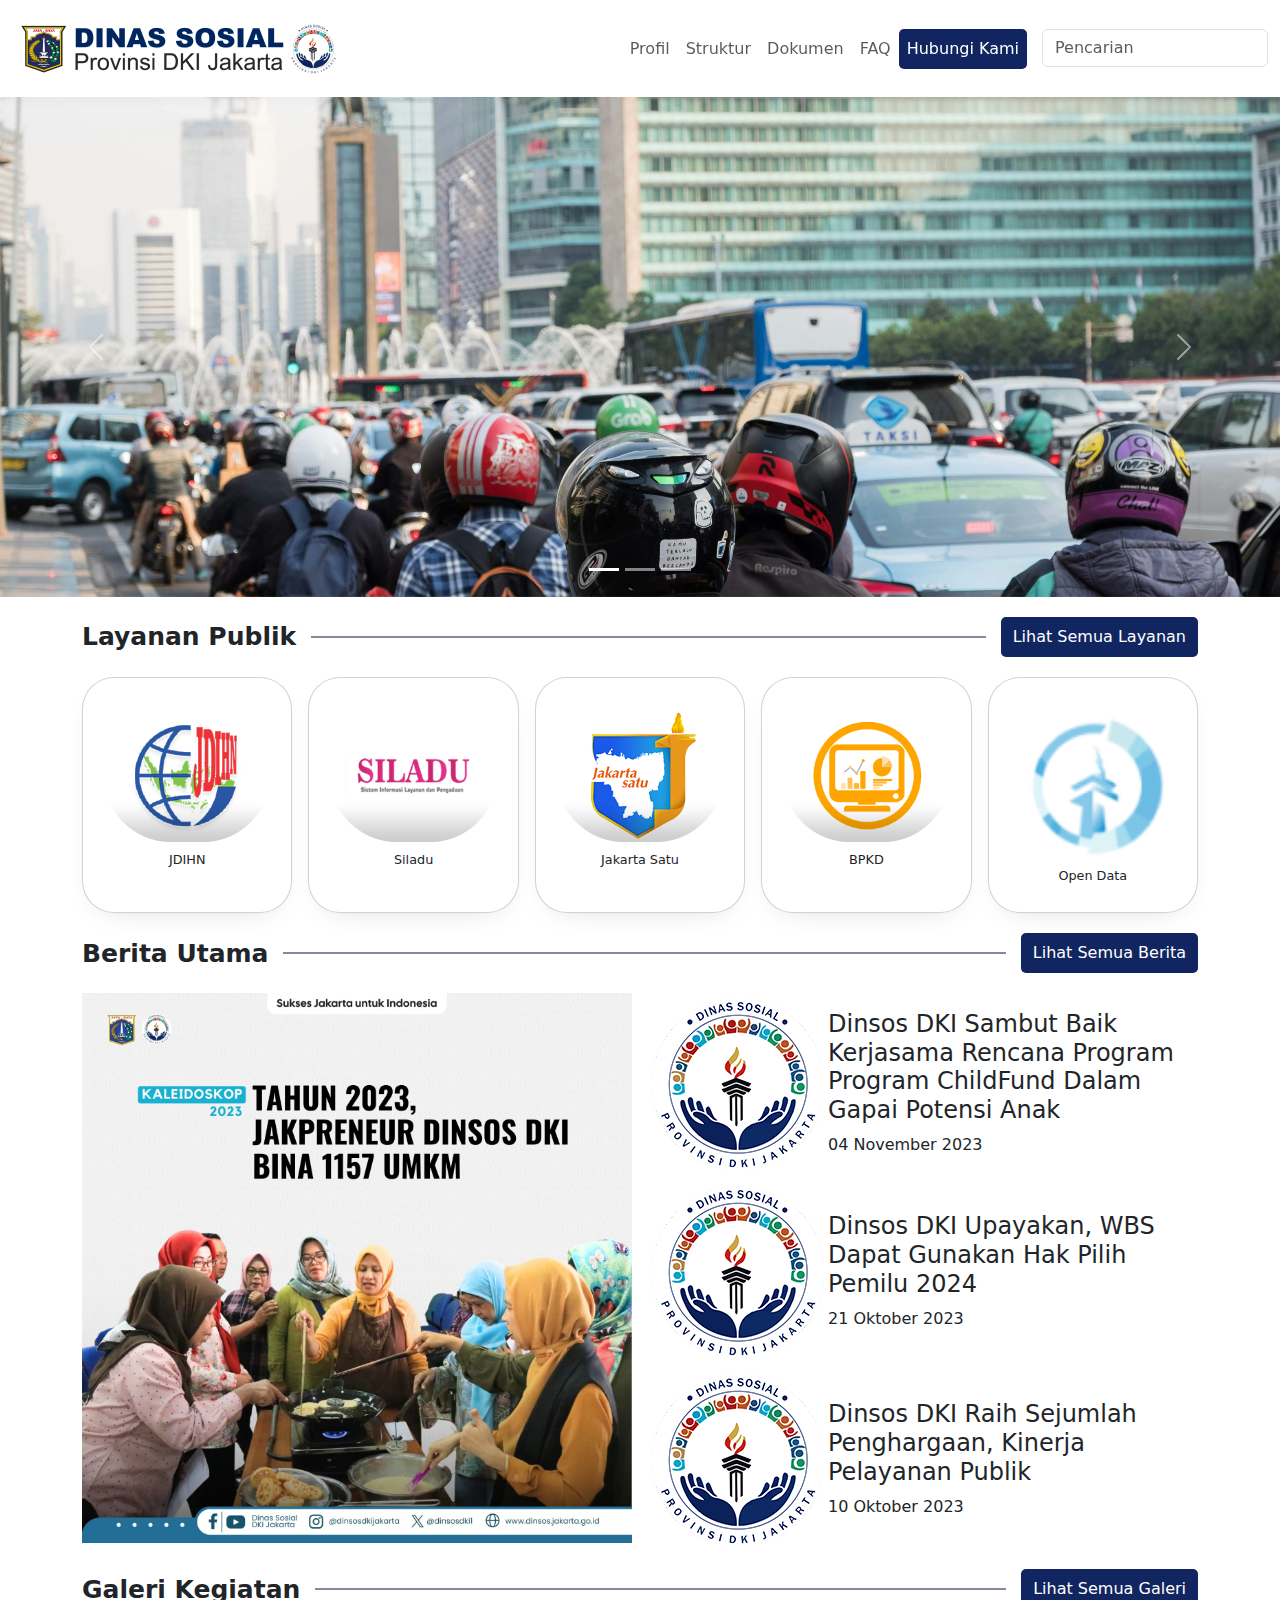
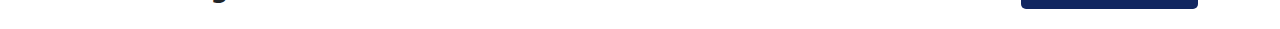
==== index.html @ 9aefcc96 "update" ====
<!DOCTYPE html>
<html lang="en">
    <head>
        <meta http-equiv="Content-Type" content="text/html; charset=UTF-8">
        <meta name="viewport" content="width=device-width, initial-scale=1, shrink-to-fit=no">
        <title>Beranda</title>
        <link href="https://cdn.jsdelivr.net/npm/bootstrap@5.0.2/dist/css/bootstrap.min.css" rel="stylesheet">
        <script src="https://cdn.jsdelivr.net/npm/bootstrap@5.0.2/dist/js/bootstrap.bundle.min.js"></script>
        <script src="./files/jquery-3.5.1.slim.min.js"></script>

        <style>
            @-webkit-keyframes shadow-drop-center {
                0% {
                    -webkit-box-shadow: 0 0 0 0 rgba(0, 0, 0, 0);
                            box-shadow: 0 0 0 0 rgba(0, 0, 0, 0);
                }
                100% {
                    -webkit-box-shadow: 0 0 20px 0px rgba(0, 0, 0, 0.35);
                            box-shadow: 0 0 20px 0px rgba(0, 0, 0, 0.35);
                }
            }

            @keyframes shadow-drop-center {
                0% {
                    -webkit-box-shadow: 0 0 0 0 rgba(0, 0, 0, 0);
                            box-shadow: 0 0 0 0 rgba(0, 0, 0, 0);
                }
                100% {
                    -webkit-box-shadow: 0 0 20px 0px rgba(0, 0, 0, 0.35);
                            box-shadow: 0 0 20px 0px rgba(0, 0, 0, 0.35);
                }
            }

            /* extra small mobile device */
            @media screen and (max-width: 374px) {
                #nav-brand {
                    max-width: 184px;
                }

                .layanan-card {
                    box-shadow: 0 10px 30px -20px #00000040;
                    border-radius: 32px;
                    /* padding: 25px; */
                }

                .layanan-publik {
                    display: grid;
                    grid-template-columns: 1fr 1fr;
                    gap: .5rem;
                }

                .card-brand {
                    width: 60px !important;
                    height: 50px;
                    margin: 10px 0 !important;
                }

                .card-title {
                    font-size: .7rem !important;
                }
                .card-title-number {
                    margin: 0;
                    background: white;
                    border-radius: 25px;
                    width: 30px;
                }

                .card-number {
                    background: #112660;
                    width: 52px;
                    padding: 11px;
                    border-radius: 15px;
                }
            }
            
            /* mobile device */
            @media screen and (min-width: 375px) and (max-width: 480px) {
                #nav-brand {
                    max-width: 260px;
                }

                .layanan-card {
                    box-shadow: 0 10px 30px -20px #00000040;
                    border-radius: 32px;
                    /* padding: 25px; */
                }

                .layanan-publik {
                    display: grid;
                    grid-template-columns: 1fr 1fr 1fr;
                    gap: .5rem;
                }

                .card-title-number {
                    margin: 0;
                    background: white;
                    border-radius: 25px;
                    width: 30px;
                }

                .card-number {
                    background: #112660;
                    width: 52px;
                    padding: 11px;
                    border-radius: 15px;
                }

                .card-brand {
                    width: 60px !important;
                    height: 50px;
                    margin: 10px 0 !important;
                }

                .card-title {
                    font-size: .7rem !important;
                }
            }

            /* tablet device */
            @media screen and (min-width: 481px) and (max-width: 768px) {
                /* #nav-brand {
                    max-width: 260px;
                } */

                .layanan-card {
                    box-shadow: 0 10px 30px -20px #00000040;
                    border-radius: 32px;
                    /* padding: 25px; */
                }

                .layanan-publik {
                    display: grid;
                    grid-template-columns: 1fr 1fr 1fr;
                    gap: 1rem;
                }

                .card-brand {
                    border-radius: 105px;
                }

                .card-title-number {
                    margin: 0;
                    background: white;
                    border-radius: 25px;
                    width: 30px;
                }

                .card-number {
                    background: #112660;
                    width: 52px;
                    padding: 11px;
                    border-radius: 15px;
                }
            }

            /* desktop device */
            @media screen and (min-width: 1024px) and (max-width: 1439px) {
                .card-brand {
                    margin: 10px 0 !important;
                }

                .card-title {
                    font-size: .8rem !important;
                }
            }

            /* desktop device */
            @media screen and (min-width: 769px) {
                #search-bar {
                    margin-left: 15px;
                }

                .layanan-publik {
                    display: grid;
                    grid-template-columns: 1fr 1fr 1fr 1fr 1fr;
                    gap: 1rem;
                }

                .layanan-card {
                    box-shadow: 0 10px 30px -20px #00000040;
                    border-radius: 32px;
                    padding: 5px;
                }

                .card-brand {
                    border-radius: 105px;
                }

                .card-title-number {
                    margin: 0;
                    background: white;
                    border-radius: 25px;
                    width: 30px;
                }

                /* .card-title {
                    font-size: 1.5rem !important;
                } */

                .card-number {
                    background: #112660;
                    width: 52px;
                    padding: 11px;
                    border-radius: 15px;
                }
            }

            @media screen and (max-width: 999px) {
                #top-selengkapnya {
                    display: none;
                }
            }

            @media screen and (min-width: 1000px) {
                .berita-utama {
                    grid-template-columns: 1fr 1fr !important;
                }

                #berita-line {
                    display: none;
                }

                #bottom-selengkapnya {
                    display: none;
                }
            }

            .nav-link {
                padding: 0.5rem 0.5rem !important;
            }

            .hubungi-kami {
                background-color: #112660;
                color: #ffffff !important;
                padding: 8px 12px;
                border-radius: 5px;
            }

            nav {
               box-shadow: rgba(0, 0, 0, 0.07) 0px 0.602187px 0.602187px -1.25px, rgba(0, 0, 0, 0.063) 0px 2.28853px 2.28853px -2.5px, rgba(0, 0, 0, 0.024) 0px 10px 10px -3.75px;; 
            }

            .banner-text {
                display: flex;
                align-items: center;
                margin: 20px 0;
            }
    
            .line {
                flex-grow: 1;
                border-top: 2px solid #848a9b;
                margin: 0 15px;
            }

            #berita-line {
                border-top: 1px solid #848a9b;
            }
    
            .button-container {
                text-align: right;
            }
    
            .custom-button {
                background-color: #112660;
                color: #ffffff;
                border: none;
                padding: 8px 12px;
                border-radius: 5px;
            }
    
            .banner-text span {
                font-weight: bold;
                font-size: 25px;
            }

            .card-number {
                margin: auto;
                display: none;
            }

            .card-brand {
                width: 100%;
                margin: 20px 0;
                border-radius: 105px;
            }

            .layanan-card {
                cursor: pointer;
            }

            .berita-utama {
                display: grid;
                grid-template-columns: 1fr;
                gap: 1rem;
            }

            .berita-card {
                display: grid;
                grid-template-columns: 1fr auto;
                cursor: pointer;
            }

            .layanan-card:hover {
                -webkit-animation: shadow-drop-center 0.4s cubic-bezier(0.250, 0.460, 0.450, 0.940) both;
	            animation: shadow-drop-center 0.4s cubic-bezier(0.250, 0.460, 0.450, 0.940) both;
            }

            .berita-card-container {
                display: grid;
                grid-template-columns: 1fr;
                gap: .5rem;
            }

            .carousel-inner img {
                width: 1000px; 
                margin: auto;
            }
    
            .carousel img {
                height: 500px;
                object-fit: cover;
                user-select: none;
                margin: 0 14px;
                width: calc(100% / 3);
                transition: transform 0.5s ease;
            }
    
            .carousel img:first-child {
                margin-left: 0;
                transform: translateX(0);
            }
    
            @media  screen and (max-width: 900px) {
                .carousel img {
                    width: calc(100% / 2);
                }
            }
    
            @media  screen and (max-width: 550px) {
                .carousel img {
                    width: 100%;
                }
            }
        </style>
    </head>
    <body>
        <!-- navigation -->
        <nav class="navbar sticky-top navbar-expand-lg navbar-light" style="background: white;">
            <div class="container-fluid">
                <a class="navbar-brand" href="#">
                    <img id="nav-brand" src="./files/logo.png" alt="Logo">
                </a>
                <button type="button" class="navbar-toggler" data-bs-toggle="collapse" data-bs-target="#navbarCollapse">
                    <span class="navbar-toggler-icon"></span>
                </button>
                <div class="collapse navbar-collapse" id="navbarCollapse">
                    <div class="navbar-nav ms-auto">
                        <ul class="navbar-nav ml-auto">
                            <li class="nav-item">
                                <a class="nav-link" href="#">Profil</a>
                            </li>
                            <li class="nav-item">
                                <a class="nav-link" href="#">Struktur</a>
                            </li>
                            <li class="nav-item">
                                <a class="nav-link" href="#">Dokumen</a>
                            </li>
                            <li class="nav-item">
                                <a class="nav-link" href="#">FAQ</a>
                            </li>
                            <li class="nav-item">
                                <a class="nav-link hubungi-kami" href="#">Hubungi Kami</a>
                            </li>
                        </ul>
                        <form class="form-inline my-2 my-lg-0" id="search-bar">
                            <input class="form-control ml-sm-2" type="search" placeholder="Pencarian" aria-label="Search">
                        </form>
                    </div>
                </div>
            </div>
        </nav>

        <!-- carousel -->
        <div id="carouselExampleIndicators" class="carousel slide carousel-fade" data-bs-ride="carousel">
            <div class="carousel-indicators">
                <button type="button" data-bs-target="#carouselExampleIndicators" data-bs-slide-to="0" class="active" aria-current="true" aria-label="Slide 1"></button>
                <button type="button" data-bs-target="#carouselExampleIndicators" data-bs-slide-to="1" aria-label="Slide 2"></button>
                <button type="button" data-bs-target="#carouselExampleIndicators" data-bs-slide-to="2" aria-label="Slide 3"></button>
            </div>
            <div class="carousel-inner">
                <div class="carousel-item active">
                    <img src="./files/jkt1.jpg" class="d-block w-100" alt="First Slide">
                </div>
                <div class="carousel-item">
                    <img src="./files/jkt2.jpg" class="d-block w-100" alt="Second Slide">
                </div>
                <div class="carousel-item">
                    <img src="./files/jkt4.jpg" class="d-block w-100" alt="Third Slide">
                </div>
            </div>
            <button class="carousel-control-prev" type="button" data-bs-target="#carouselExampleIndicators" data-bs-slide="prev">
                <span class="carousel-control-prev-icon" aria-hidden="true"></span>
                <span class="visually-hidden">Previous</span>
            </button>
            <button class="carousel-control-next" type="button" data-bs-target="#carouselExampleIndicators" data-bs-slide="next">
                <span class="carousel-control-next-icon" aria-hidden="true"></span>
                <span class="visually-hidden">Next</span>
            </button>
        </div>

        <div class="container mt-3">
            <!-- layanan publik -->
            <div>
                <div class="banner-text">
                    <span>Layanan Publik</span>
                    <div class="line"></div>
                    <div class="button-container">
                        <button class="custom-button">Lihat Semua Layanan</button>
                    </div>
                </div>

                <div class="layanan-publik">
                    <div class="card layanan-card text-center">
                        <div class="card-body">
                            <div class="card-number">
                                <h4 class="card-title-number">1</h4>
                            </div>
                            <img class="card-brand" src="./files/jdih.png" alt="Image 1">
                            <h5 class="card-title">JDIHN</h5>
                        </div>
                    </div>
                    <div class="card layanan-card text-center">
                        <div class="card-body">
                            <div class="card-number">
                                <h4 class="card-title-number">2</h4>
                            </div>
                            <img class="card-brand" src="./files/siladu.png" alt="Image 1">
                            <h5 class="card-title">Siladu</h5>
                        </div>
                    </div>
                    <div class="card layanan-card text-center">
                        <div class="card-body">
                            <div class="card-number">
                                <h4 class="card-title-number">3</h4>
                            </div>
                            <img class="card-brand" src="./files/jkt1.png" alt="Image 1">
                            <h5 class="card-title">Jakarta Satu</h5>
                        </div>
                    </div>
                    <div class="card layanan-card text-center">
                        <div class="card-body">
                            <div class="card-number">
                                <h4 class="card-title-number">4</h4>
                            </div>
                            <img class="card-brand" src="./files/daskeu.png" alt="Image 1">
                            <h5 class="card-title">BPKD</h5>
                        </div>
                    </div>
                    <div class="card layanan-card text-center">
                        <div class="card-body">
                            <div class="card-number">
                                <h4 class="card-title-number">5</h4>
                            </div>
                            <img class="card-brand" src="./files/opendata.png" alt="Image 1">
                            <h5 class="card-title">Open Data</h5>
                        </div>
                    </div>
                </div>
            </div>

            <!-- berita utama -->
            <div>
                <div class="banner-text">
                    <span>Berita Utama</span>
                    <div class="line"></div>
                    <div class="button-container" id="top-selengkapnya">
                        <button class="custom-button">Lihat Semua Berita</button>
                    </div>
                </div>

                <div class="berita-utama">
                    <div class="top-news-banner">
                        <img src="./files/berita1.jpeg" alt="Berita 1" style="width: 100%;">
                    </div>
                    <hr id="berita-line">
                    <div class="berita-card-container">
                        <div class="berita-card">
                            <img class="m-auto" src="./files/dinas-sosial.png" alt="Berita 1">
                            <div class="berita-title m-auto">
                                <h4>Dinsos DKI Sambut Baik Kerjasama Rencana Program Program ChildFund Dalam Gapai Potensi Anak</h4>
                                <p class="m-0">04 November 2023</p>
                            </div>
                        </div>
                        <div class="berita-card">
                            <img class="m-auto" src="./files/dinas-sosial.png" alt="Berita 1">
                            <div class="berita-title m-auto">
                                <h4>Dinsos DKI Upayakan, WBS Dapat Gunakan Hak Pilih Pemilu 2024</h4>
                                <p class="m-0">21 Oktober 2023</p>
                            </div>
                        </div>
                        <div class="berita-card">
                            <img class="m-auto" src="./files/dinas-sosial.png" alt="Berita 1">
                            <div class="berita-title m-auto">
                                <h4>Dinsos DKI Raih Sejumlah Penghargaan, Kinerja Pelayanan Publik</h4>
                                <p class="m-0">10 Oktober 2023</p>
                            </div>
                        </div>
                        <div class="button-container" id="bottom-selengkapnya">
                            <button class="custom-button">Lihat Semua Berita</button>
                        </div>
                    </div>
                </div>
            </div>

            <!-- galeri kegiatan -->
            <div>
                <div class="banner-text">
                    <span>Galeri Kegiatan</span>
                    <div class="line"></div>
                    <div class="button-container">
                        <button class="custom-button">Lihat Semua Galeri</button>
                    </div>
                </div>

            </div>
        </div>
    </body>
</html>
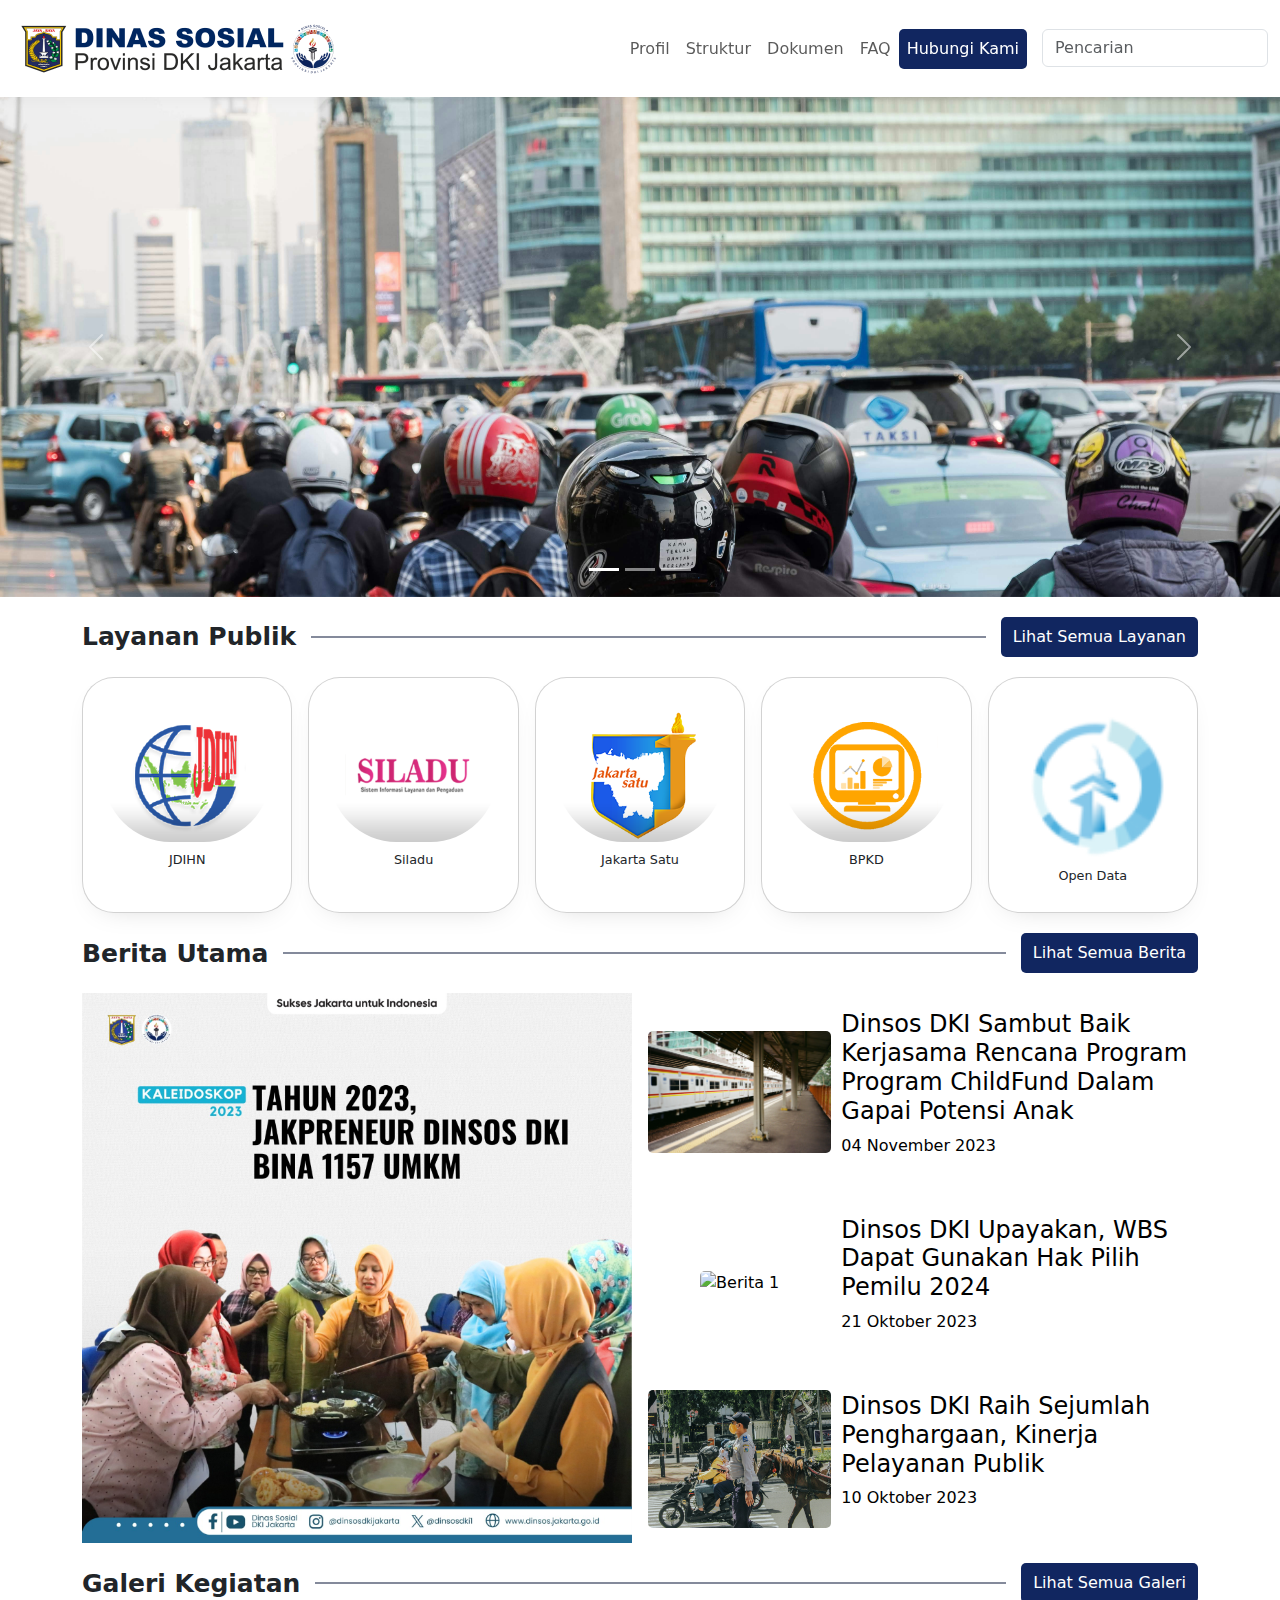
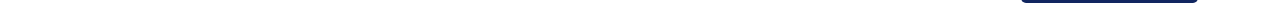
==== commit c1af14f3: "update" ====
--- a/index.html
+++ b/index.html
@@ -296,8 +296,9 @@
 
             .berita-card {
                 display: grid;
-                grid-template-columns: 1fr auto;
+                grid-template-columns: 1fr 2fr;
                 cursor: pointer;
+                color: black;
             }
 
             .layanan-card:hover {
@@ -340,6 +341,19 @@
                 .carousel img {
                     width: 100%;
                 }
+            }
+
+            .berita-card:hover {
+                color: #ff894e;
+            }
+
+            .berita-img {
+                max-width: 100%;
+                border-radius: 5px;
+            }
+
+            .berita-title {
+                padding: 10px;
             }
         </style>
     </head>
@@ -485,24 +499,24 @@
                     <hr id="berita-line">
                     <div class="berita-card-container">
                         <div class="berita-card">
-                            <img class="m-auto" src="./files/dinas-sosial.png" alt="Berita 1">
+                            <img class="berita-img m-auto" src="./files/jkt5.jpg" alt="Berita 1">
                             <div class="berita-title m-auto">
-                                <h4>Dinsos DKI Sambut Baik Kerjasama Rencana Program Program ChildFund Dalam Gapai Potensi Anak</h4>
-                                <p class="m-0">04 November 2023</p>
+                                <h4 class="berita-header">Dinsos DKI Sambut Baik Kerjasama Rencana Program Program ChildFund Dalam Gapai Potensi Anak</h4>
+                                <p class="berita-date" class="m-0">04 November 2023</p>
                             </div>
                         </div>
                         <div class="berita-card">
-                            <img class="m-auto" src="./files/dinas-sosial.png" alt="Berita 1">
+                            <img class="berita-img m-auto" src="./files/jkt6.jpg" alt="Berita 1">
                             <div class="berita-title m-auto">
-                                <h4>Dinsos DKI Upayakan, WBS Dapat Gunakan Hak Pilih Pemilu 2024</h4>
-                                <p class="m-0">21 Oktober 2023</p>
+                                <h4 class="berita-header">Dinsos DKI Upayakan, WBS Dapat Gunakan Hak Pilih Pemilu 2024</h4>
+                                <p class="berita-date" class="m-0">21 Oktober 2023</p>
                             </div>
                         </div>
                         <div class="berita-card">
-                            <img class="m-auto" src="./files/dinas-sosial.png" alt="Berita 1">
+                            <img class="berita-img m-auto" src="./files/jkt7.jpg" alt="Berita 1">
                             <div class="berita-title m-auto">
-                                <h4>Dinsos DKI Raih Sejumlah Penghargaan, Kinerja Pelayanan Publik</h4>
-                                <p class="m-0">10 Oktober 2023</p>
+                                <h4 class="berita-header">Dinsos DKI Raih Sejumlah Penghargaan, Kinerja Pelayanan Publik</h4>
+                                <p class="berita-date" class="m-0">10 Oktober 2023</p>
                             </div>
                         </div>
                         <div class="button-container" id="bottom-selengkapnya">
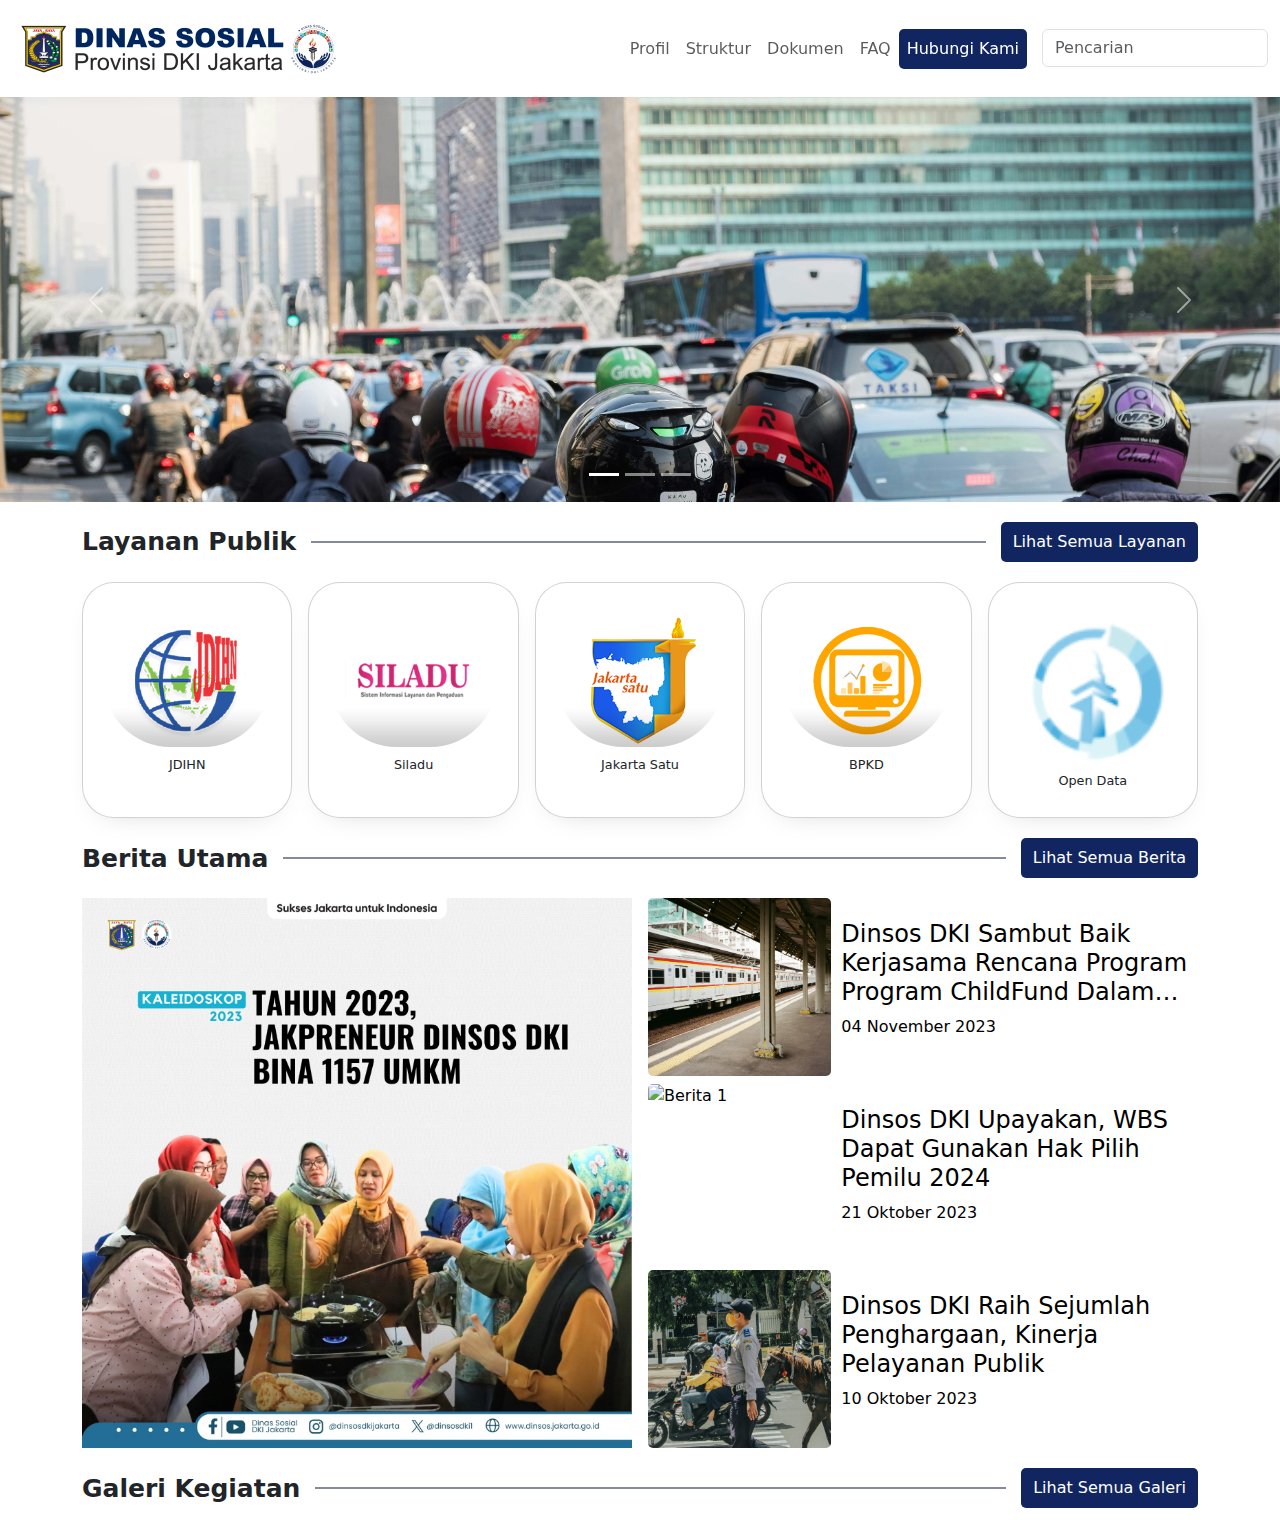
==== commit cbf4d14c: "update" ====
--- a/index.html
+++ b/index.html
@@ -318,7 +318,7 @@
             }
     
             .carousel img {
-                height: 500px;
+                height: 405px;
                 object-fit: cover;
                 user-select: none;
                 margin: 0 14px;
@@ -348,8 +348,17 @@
             }
 
             .berita-img {
-                max-width: 100%;
+                width: 100%;
+                height: 100%;
                 border-radius: 5px;
+                object-fit: cover;
+            }
+
+            .berita-header {
+                -webkit-box-orient: vertical;
+                display: -webkit-box;
+                -webkit-line-clamp: 3;
+                overflow: hidden;
             }
 
             .berita-title {
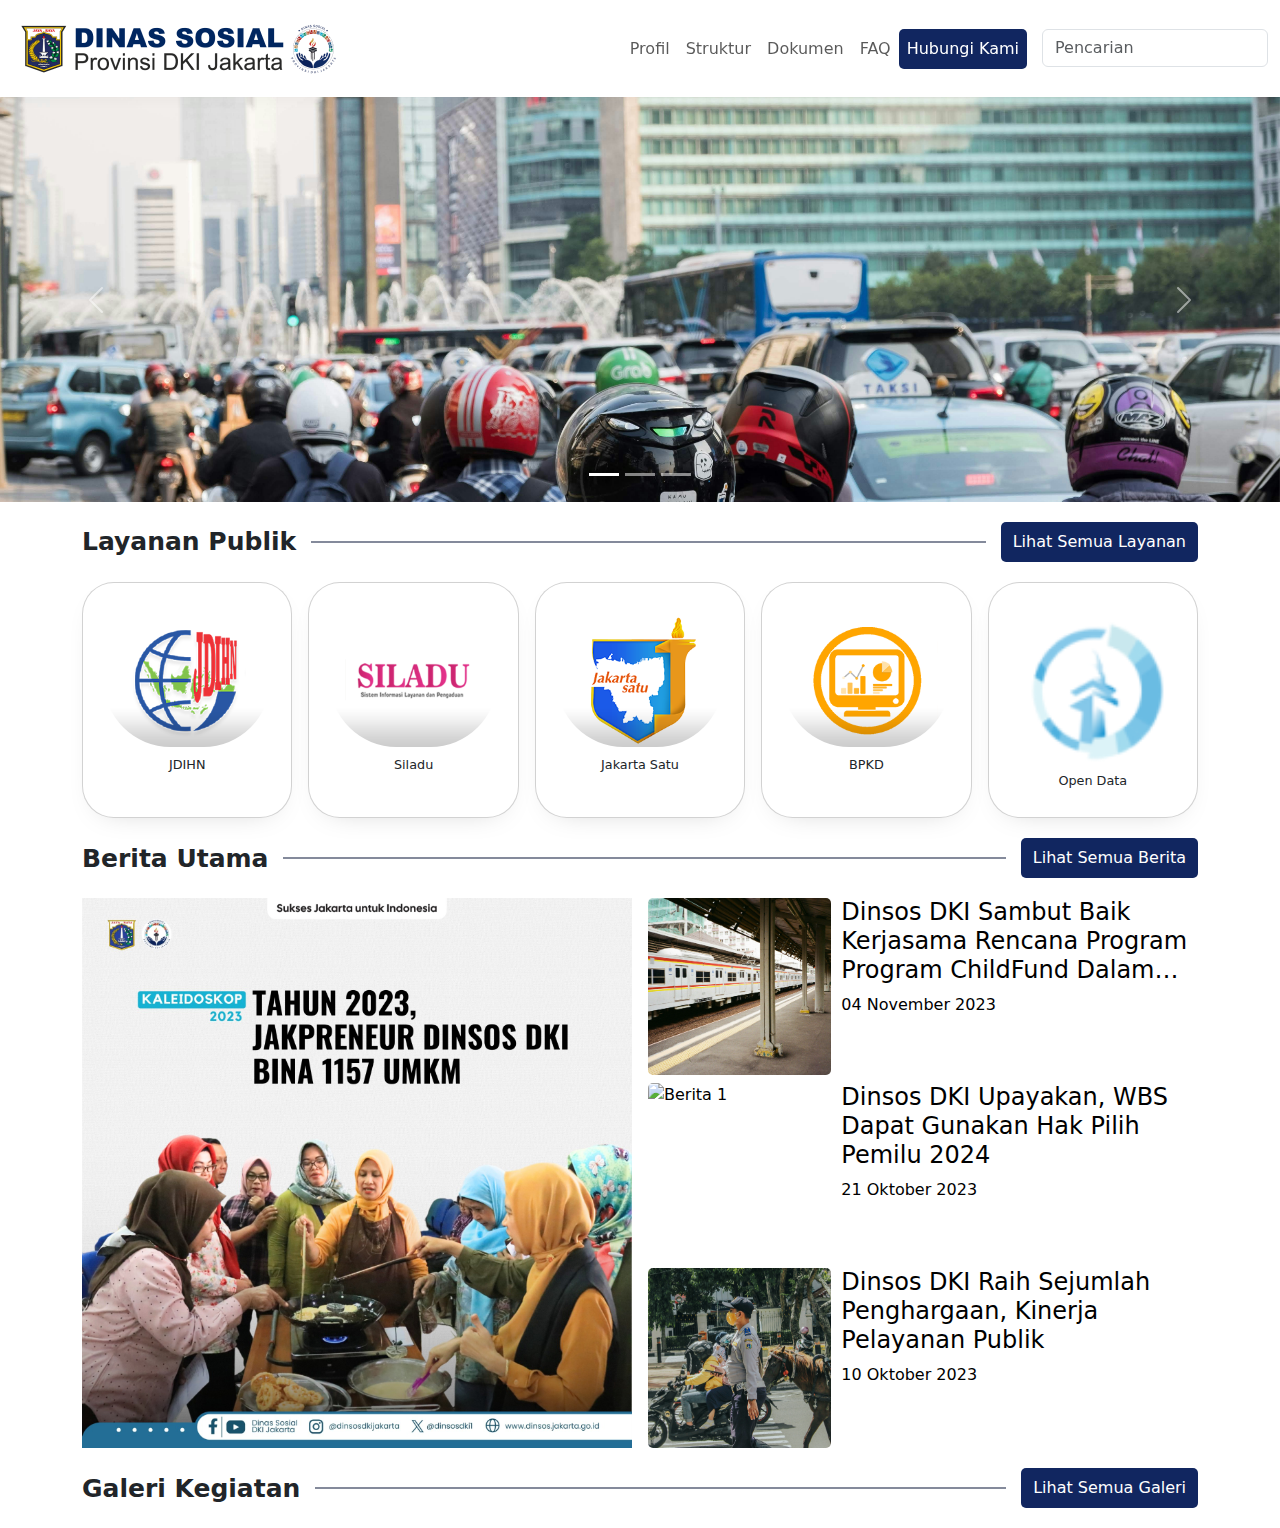
==== commit 403f660b: "update" ====
--- a/index.html
+++ b/index.html
@@ -5,6 +5,7 @@
         <meta name="viewport" content="width=device-width, initial-scale=1, shrink-to-fit=no">
         <title>Beranda</title>
         <link href="https://cdn.jsdelivr.net/npm/bootstrap@5.0.2/dist/css/bootstrap.min.css" rel="stylesheet">
+        <link href="./files/styles.css" rel="stylesheet">
         <script src="https://cdn.jsdelivr.net/npm/bootstrap@5.0.2/dist/js/bootstrap.bundle.min.js"></script>
         <script src="./files/jquery-3.5.1.slim.min.js"></script>
 
@@ -362,7 +363,7 @@
             }
 
             .berita-title {
-                padding: 10px;
+                padding: 0 10px;
             }
         </style>
     </head>
@@ -509,21 +510,21 @@
                     <div class="berita-card-container">
                         <div class="berita-card">
                             <img class="berita-img m-auto" src="./files/jkt5.jpg" alt="Berita 1">
-                            <div class="berita-title m-auto">
+                            <div class="berita-title">
                                 <h4 class="berita-header">Dinsos DKI Sambut Baik Kerjasama Rencana Program Program ChildFund Dalam Gapai Potensi Anak</h4>
                                 <p class="berita-date" class="m-0">04 November 2023</p>
                             </div>
                         </div>
                         <div class="berita-card">
                             <img class="berita-img m-auto" src="./files/jkt6.jpg" alt="Berita 1">
-                            <div class="berita-title m-auto">
+                            <div class="berita-title">
                                 <h4 class="berita-header">Dinsos DKI Upayakan, WBS Dapat Gunakan Hak Pilih Pemilu 2024</h4>
                                 <p class="berita-date" class="m-0">21 Oktober 2023</p>
                             </div>
                         </div>
                         <div class="berita-card">
                             <img class="berita-img m-auto" src="./files/jkt7.jpg" alt="Berita 1">
-                            <div class="berita-title m-auto">
+                            <div class="berita-title">
                                 <h4 class="berita-header">Dinsos DKI Raih Sejumlah Penghargaan, Kinerja Pelayanan Publik</h4>
                                 <p class="berita-date" class="m-0">10 Oktober 2023</p>
                             </div>
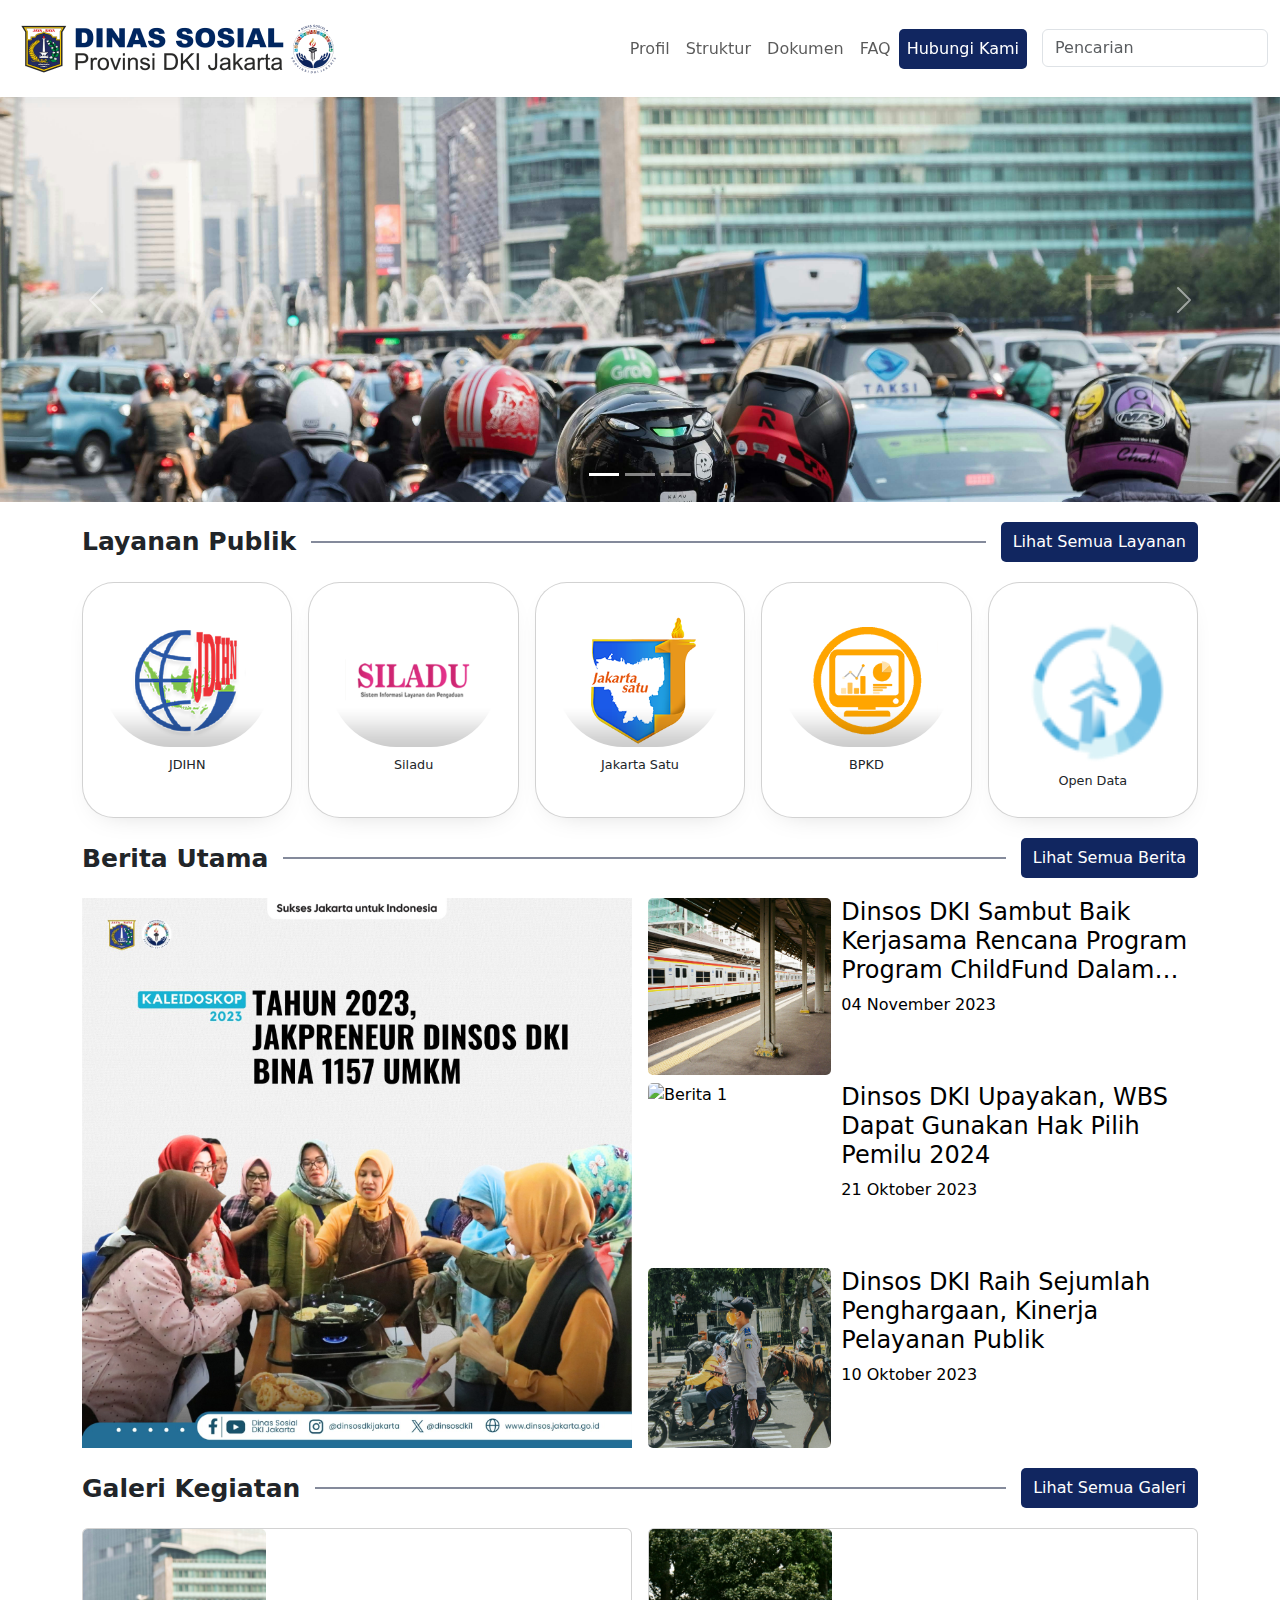
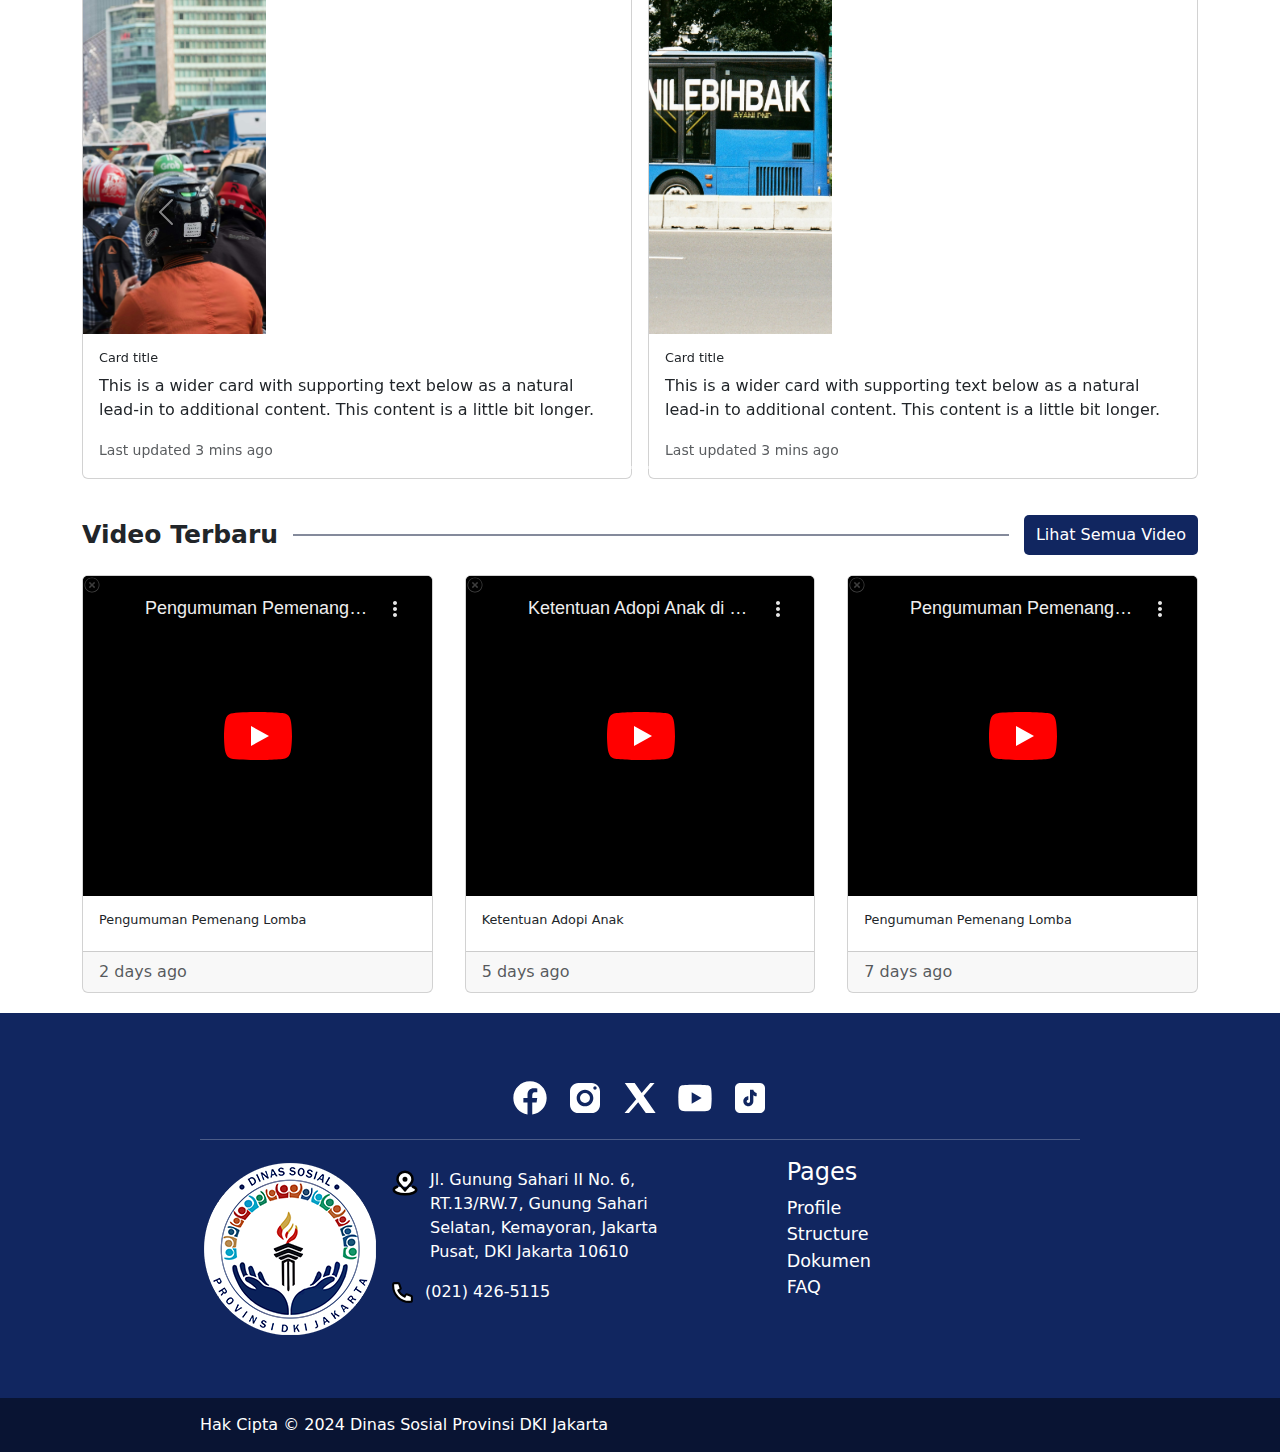
==== commit d72da96d: "update" ====
--- a/index.html
+++ b/index.html
@@ -72,6 +72,45 @@
                     padding: 11px;
                     border-radius: 15px;
                 }
+
+                .footer {
+                    padding: 60px 20px !important;
+                }
+
+                .footer-footer {
+                    padding: 15px 20px !important;
+                }
+
+                .brand .brand-logo {
+                    width: 7rem;
+                    height: 7rem;
+                    margin: auto;
+                }
+
+                .information {
+                    text-align: center;
+                    margin-top: 10px;
+                }
+                
+                .footer-top {
+                    grid-template-columns: 1fr !important;
+                }
+
+                .footer-desc .brand {
+                    display: grid !important;
+                }
+                
+                .footer-desc .brand .desc .point-desc {
+                    width: 100% !important;
+                }
+
+                .footer-desc .brand .desc .point {
+                    text-align: center;
+                }
+                                
+                .video .card-container {
+                    grid-template-columns: 1fr !important;
+                }
             }
             
             /* mobile device */
@@ -115,6 +154,45 @@
                 .card-title {
                     font-size: .7rem !important;
                 }
+
+                .footer {
+                    padding: 60px 20px !important;
+                }
+
+                .footer-footer {
+                    padding: 15px 20px !important;
+                }
+
+                .brand .brand-logo {
+                    width: 7rem;
+                    height: 7rem;
+                    margin: auto;
+                }
+
+                .information {
+                    text-align: center;
+                    margin-top: 10px;
+                }
+                
+                .footer-top {
+                    grid-template-columns: 1fr !important;
+                }
+
+                .footer-desc .brand {
+                    display: grid !important;
+                }
+                
+                .footer-desc .brand .desc .point-desc {
+                    width: 100% !important;
+                }
+
+                .footer-desc .brand .desc .point {
+                    text-align: center;
+                }
+                                
+                .video .card-container {
+                    grid-template-columns: 1fr !important;
+                }
             }
 
             /* tablet device */
@@ -151,6 +229,18 @@
                     width: 52px;
                     padding: 11px;
                     border-radius: 15px;
+                }
+
+                .footer {
+                    padding: 60px 70px !important;
+                }
+
+                .footer-footer {
+                    padding: 20px 70px !important;
+                }
+                
+                .video .card-container {
+                    grid-template-columns: 1fr !important;
                 }
             }
 
@@ -313,12 +403,12 @@
                 gap: .5rem;
             }
 
-            .carousel-inner img {
+            .top-carousel .carousel-inner img {
                 width: 1000px; 
                 margin: auto;
             }
     
-            .carousel img {
+            .top-carousel .carousel img {
                 height: 405px;
                 object-fit: cover;
                 user-select: none;
@@ -327,19 +417,19 @@
                 transition: transform 0.5s ease;
             }
     
-            .carousel img:first-child {
+            .top-carousel .carousel img:first-child {
                 margin-left: 0;
                 transform: translateX(0);
             }
     
             @media  screen and (max-width: 900px) {
-                .carousel img {
+                .top-carousel .carousel img {
                     width: calc(100% / 2);
                 }
             }
     
             @media  screen and (max-width: 550px) {
-                .carousel img {
+                .top-carousel .carousel img {
                     width: 100%;
                 }
             }
@@ -364,6 +454,58 @@
 
             .berita-title {
                 padding: 0 10px;
+            }
+
+            .footer {
+                background: #112660;
+                padding: 60px 200px;
+                color: white;
+                margin-top: 20px;
+            }
+
+            .footer-footer {
+                padding: 15px 200px;
+                background: #091433;
+                color: white;
+            }
+
+            .icon {
+                margin: 5px;
+                cursor: pointer;
+            }
+
+            .footer-desc .brand {
+                display: flex;
+            }
+
+            .footer-desc .brand .desc {
+                padding: 10px;
+            }
+
+            .footer-desc .brand .desc .point {
+                display: flex;
+            }
+
+            .footer-desc .brand .desc .point-desc {
+                margin-left: 10px;
+                width: 270px;
+            }
+
+            .site {
+                cursor: pointer;
+                font-size: 1.1rem;
+                margin-bottom: 0;
+            }
+
+            .footer-top {
+                display: grid;
+                grid-template-columns: 2fr 1fr;
+            }
+
+            .video .card-container {
+                display: grid;
+                grid-template-columns: 1fr 1fr 1fr;
+                gap: 2rem;
             }
         </style>
     </head>
@@ -405,31 +547,33 @@
         </nav>
 
         <!-- carousel -->
-        <div id="carouselExampleIndicators" class="carousel slide carousel-fade" data-bs-ride="carousel">
-            <div class="carousel-indicators">
-                <button type="button" data-bs-target="#carouselExampleIndicators" data-bs-slide-to="0" class="active" aria-current="true" aria-label="Slide 1"></button>
-                <button type="button" data-bs-target="#carouselExampleIndicators" data-bs-slide-to="1" aria-label="Slide 2"></button>
-                <button type="button" data-bs-target="#carouselExampleIndicators" data-bs-slide-to="2" aria-label="Slide 3"></button>
+        <div class="top-carousel">
+            <div id="topCarousel" class="carousel slide carousel-fade" data-bs-ride="carousel">
+                <div class="carousel-indicators">
+                    <button type="button" data-bs-target="#topCarousel" data-bs-slide-to="0" class="active" aria-current="true" aria-label="Slide 1"></button>
+                    <button type="button" data-bs-target="#topCarousel" data-bs-slide-to="1" aria-label="Slide 2"></button>
+                    <button type="button" data-bs-target="#topCarousel" data-bs-slide-to="2" aria-label="Slide 3"></button>
+                </div>
+                <div class="carousel-inner">
+                    <div class="carousel-item active">
+                        <img src="./files/jkt1.jpg" class="d-block w-100" alt="First Slide">
+                    </div>
+                    <div class="carousel-item">
+                        <img src="./files/jkt2.jpg" class="d-block w-100" alt="Second Slide">
+                    </div>
+                    <div class="carousel-item">
+                        <img src="./files/jkt4.jpg" class="d-block w-100" alt="Third Slide">
+                    </div>
+                </div>
+                <button class="carousel-control-prev" type="button" data-bs-target="#topCarousel" data-bs-slide="prev">
+                    <span class="carousel-control-prev-icon" aria-hidden="true"></span>
+                    <span class="visually-hidden">Previous</span>
+                </button>
+                <button class="carousel-control-next" type="button" data-bs-target="#topCarousel" data-bs-slide="next">
+                    <span class="carousel-control-next-icon" aria-hidden="true"></span>
+                    <span class="visually-hidden">Next</span>
+                </button>
             </div>
-            <div class="carousel-inner">
-                <div class="carousel-item active">
-                    <img src="./files/jkt1.jpg" class="d-block w-100" alt="First Slide">
-                </div>
-                <div class="carousel-item">
-                    <img src="./files/jkt2.jpg" class="d-block w-100" alt="Second Slide">
-                </div>
-                <div class="carousel-item">
-                    <img src="./files/jkt4.jpg" class="d-block w-100" alt="Third Slide">
-                </div>
-            </div>
-            <button class="carousel-control-prev" type="button" data-bs-target="#carouselExampleIndicators" data-bs-slide="prev">
-                <span class="carousel-control-prev-icon" aria-hidden="true"></span>
-                <span class="visually-hidden">Previous</span>
-            </button>
-            <button class="carousel-control-next" type="button" data-bs-target="#carouselExampleIndicators" data-bs-slide="next">
-                <span class="carousel-control-next-icon" aria-hidden="true"></span>
-                <span class="visually-hidden">Next</span>
-            </button>
         </div>
 
         <div class="container mt-3">
@@ -546,7 +690,146 @@
                     </div>
                 </div>
 
+                <div class="top-carousel">
+                    <div id="bottomCarousel" class="carousel slide carousel-fade" data-bs-ride="carousel">
+                        <div class="carousel-indicators">
+                            <button type="button" data-bs-target="#bottomCarousel" data-bs-slide-to="0" class="active" aria-current="true" aria-label="Slide 1"></button>
+                            <button type="button" data-bs-target="#bottomCarousel" data-bs-slide-to="1" aria-label="Slide 2"></button>
+                            <button type="button" data-bs-target="#bottomCarousel" data-bs-slide-to="2" aria-label="Slide 3"></button>
+                        </div>
+                        <div class="carousel-inner">
+                            <div class="carousel-item active">
+                                <div style="display: grid; grid-template-columns: 1fr 1fr; gap: 1rem;">
+                                    <div class="card mb-3">
+                                        <img src="./files/jkt1.jpg" class="card-img-top" alt="...">
+                                        <div class="card-body">
+                                          <h5 class="card-title">Card title</h5>
+                                          <p class="card-text">This is a wider card with supporting text below as a natural lead-in to additional content. This content is a little bit longer.</p>
+                                          <p class="card-text"><small class="text-muted">Last updated 3 mins ago</small></p>
+                                        </div>
+                                      </div>
+                                      <div class="card mb-3">
+                                        <img src="./files/jkt4.jpg" class="card-img-top" alt="...">
+                                        <div class="card-body">
+                                          <h5 class="card-title">Card title</h5>
+                                          <p class="card-text">This is a wider card with supporting text below as a natural lead-in to additional content. This content is a little bit longer.</p>
+                                          <p class="card-text"><small class="text-muted">Last updated 3 mins ago</small></p>
+                                        </div>
+                                      </div>
+                                </div>
+                            </div>
+                            <div class="carousel-item">
+                                <img src="./files/jkt2.jpg" class="d-block w-100" alt="Second Slide">
+                            </div>
+                            <div class="carousel-item">
+                                <img src="./files/jkt4.jpg" class="d-block w-100" alt="Third Slide">
+                            </div>
+                        </div>
+                        <button class="carousel-control-prev" type="button" data-bs-target="#bottomCarousel" data-bs-slide="prev">
+                            <span class="carousel-control-prev-icon" aria-hidden="true"></span>
+                            <span class="visually-hidden">Previous</span>
+                        </button>
+                        <button class="carousel-control-next" type="button" data-bs-target="#bottomCarousel" data-bs-slide="next">
+                            <span class="carousel-control-next-icon" aria-hidden="true"></span>
+                            <span class="visually-hidden">Next</span>
+                        </button>
+                    </div>
+                </div>
             </div>
+
+            <!-- video terbaru -->
+            <div class="video">
+                <div class="banner-text">
+                    <span>Video Terbaru</span>
+                    <div class="line"></div>
+                    <div class="button-container">
+                        <button class="custom-button">Lihat Semua Video</button>
+                    </div>
+                </div>
+
+                <div class="card-container">
+                    <div class="card">
+                        <iframe class="card-img-top" width="400" height="320" src="./files/z2WMcQYeULY.html" title="YouTube video player" frameborder="0" allow="accelerometer; autoplay; clipboard-write; encrypted-media; gyroscope; picture-in-picture; web-share" allowfullscreen=""></iframe>
+                        <div class="card-body">
+                          <h5 class="card-title">Pengumuman Pemenang Lomba</h5>
+                        </div>
+                        <div class="card-footer text-muted">
+                            2 days ago
+                        </div>
+                    </div>
+                    <div class="card">
+                        <iframe class="card-img-top" width="400" height="320" src="./files/7-Nvz-D2noY.html" title="YouTube video player" frameborder="0" allow="accelerometer; autoplay; clipboard-write; encrypted-media; gyroscope; picture-in-picture; web-share" allowfullscreen=""></iframe>
+                        <div class="card-body">
+                          <h5 class="card-title">Ketentuan Adopi Anak</h5>
+                        </div>
+                        <div class="card-footer text-muted">
+                            5 days ago
+                        </div>
+                    </div>
+                    <div class="card">
+
+                        <iframe class="card-img-top" width="400" height="320" src="./files/z2WMcQYeULY(1).html" title="YouTube video player" frameborder="0" allow="accelerometer; autoplay; clipboard-write; encrypted-media; gyroscope; picture-in-picture; web-share" allowfullscreen=""></iframe>
+                        <div class="card-body">
+                          <h5 class="card-title">Pengumuman Pemenang Lomba</h5>
+                        </div>
+                        <div class="card-footer text-muted">
+                            7 days ago
+                        </div>
+                    </div>
+                </div>
+            </div>
+        </div>
+
+        <div class="footer">
+            <div class="social-media text-center">
+                <svg class="icon" xmlns="http://www.w3.org/2000/svg" x="0px" y="0px" width="40" height="40" viewBox="0 0 24 24" style="fill:#FFFFFF;">
+                    <path d="M12,2C6.477,2,2,6.477,2,12c0,5.013,3.693,9.153,8.505,9.876V14.65H8.031v-2.629h2.474v-1.749 c0-2.896,1.411-4.167,3.818-4.167c1.153,0,1.762,0.085,2.051,0.124v2.294h-1.642c-1.022,0-1.379,0.969-1.379,2.061v1.437h2.995 l-0.406,2.629h-2.588v7.247C18.235,21.236,22,17.062,22,12C22,6.477,17.523,2,12,2z"></path>
+                </svg>
+                <svg class="icon" xmlns="http://www.w3.org/2000/svg" x="0px" y="0px" width="40" height="40" viewBox="0 0 24 24" style="fill:#FFFFFF;">
+                    <path d="M 8 3 C 5.239 3 3 5.239 3 8 L 3 16 C 3 18.761 5.239 21 8 21 L 16 21 C 18.761 21 21 18.761 21 16 L 21 8 C 21 5.239 18.761 3 16 3 L 8 3 z M 18 5 C 18.552 5 19 5.448 19 6 C 19 6.552 18.552 7 18 7 C 17.448 7 17 6.552 17 6 C 17 5.448 17.448 5 18 5 z M 12 7 C 14.761 7 17 9.239 17 12 C 17 14.761 14.761 17 12 17 C 9.239 17 7 14.761 7 12 C 7 9.239 9.239 7 12 7 z M 12 9 A 3 3 0 0 0 9 12 A 3 3 0 0 0 12 15 A 3 3 0 0 0 15 12 A 3 3 0 0 0 12 9 z"></path>
+                </svg>
+                <svg class="icon" xmlns="http://www.w3.org/2000/svg" x="0px" y="0px" width="40" height="40" viewBox="0 0 24 24" style="fill:#FFFFFF;">
+                    <path d="M 2.8671875 3 L 9.7363281 12.818359 L 2.734375 21 L 5.3808594 21 L 10.919922 14.509766 L 15.460938 21 L 21.371094 21 L 14.173828 10.697266 L 20.744141 3 L 18.138672 3 L 12.996094 9.0097656 L 8.7988281 3 L 2.8671875 3 z"></path>
+                </svg>
+                <svg class="icon" xmlns="http://www.w3.org/2000/svg" x="0px" y="0px" width="40" height="40" viewBox="0 0 24 24" style="fill:#FFFFFF;">
+                    <path d="M21.582,6.186c-0.23-0.86-0.908-1.538-1.768-1.768C18.254,4,12,4,12,4S5.746,4,4.186,4.418 c-0.86,0.23-1.538,0.908-1.768,1.768C2,7.746,2,12,2,12s0,4.254,0.418,5.814c0.23,0.86,0.908,1.538,1.768,1.768 C5.746,20,12,20,12,20s6.254,0,7.814-0.418c0.861-0.23,1.538-0.908,1.768-1.768C22,16.254,22,12,22,12S22,7.746,21.582,6.186z M10,15.464V8.536L16,12L10,15.464z"></path>
+                </svg>
+                <svg class="icon" xmlns="http://www.w3.org/2000/svg" x="0px" y="0px" width="40" height="40" viewBox="0 0 24 24" style="fill:#FFFFFF;">
+                    <path d="M 6 3 C 4.3550302 3 3 4.3550302 3 6 L 3 18 C 3 19.64497 4.3550302 21 6 21 L 18 21 C 19.64497 21 21 19.64497 21 18 L 21 6 C 21 4.3550302 19.64497 3 18 3 L 6 3 z M 12 7 L 14 7 C 14 8.005 15.471 9 16 9 L 16 11 C 15.395 11 14.668 10.734156 14 10.285156 L 14 14 C 14 15.654 12.654 17 11 17 C 9.346 17 8 15.654 8 14 C 8 12.346 9.346 11 11 11 L 11 13 C 10.448 13 10 13.449 10 14 C 10 14.551 10.448 15 11 15 C 11.552 15 12 14.551 12 14 L 12 7 z"></path>
+                </svg>
+            </div>
+            <hr style="height: 3px;">
+            <div class="footer-desc">
+                <div class="footer-top">
+                    <div class="brand">
+                        <img class="brand-logo" src="./files/dinas-sosial.png" alt="Logo Dinas Sosial">
+                        <div class="desc">
+                            <div class="point">
+                                <svg width="30" height="30" viewBox="0 0 24 24" fill="none" xmlns="http://www.w3.org/2000/svg" style="fill:#FFFFFF;">
+                                    <path d="M5.7 15C4.03377 15.6353 3 16.5205 3 17.4997C3 19.4329 7.02944 21 12 21C16.9706 21 21 19.4329 21 17.4997C21 16.5205 19.9662 15.6353 18.3 15M12 9H12.01M18 9C18 13.0637 13.5 15 12 18C10.5 15 6 13.0637 6 9C6 5.68629 8.68629 3 12 3C15.3137 3 18 5.68629 18 9ZM13 9C13 9.55228 12.5523 10 12 10C11.4477 10 11 9.55228 11 9C11 8.44772 11.4477 8 12 8C12.5523 8 13 8.44772 13 9Z" stroke="#000000" stroke-width="2" stroke-linecap="round" stroke-linejoin="round"/>
+                                </svg>
+                                <p class="point-desc">Jl. Gunung Sahari II No. 6, RT.13/RW.7, Gunung Sahari Selatan, Kemayoran, Jakarta Pusat, DKI Jakarta 10610</p>
+                            </div>
+                            <div class="point">
+                                <svg width="25" height="25" viewBox="0 0 24 24" fill="none" xmlns="http://www.w3.org/2000/svg" style="fill:#FFFFFF;">
+                                    <path d="M3 5.5C3 14.0604 9.93959 21 18.5 21C18.8862 21 19.2691 20.9859 19.6483 20.9581C20.0834 20.9262 20.3009 20.9103 20.499 20.7963C20.663 20.7019 20.8185 20.5345 20.9007 20.364C21 20.1582 21 19.9181 21 19.438V16.6207C21 16.2169 21 16.015 20.9335 15.842C20.8749 15.6891 20.7795 15.553 20.6559 15.4456C20.516 15.324 20.3262 15.255 19.9468 15.117L16.74 13.9509C16.2985 13.7904 16.0777 13.7101 15.8683 13.7237C15.6836 13.7357 15.5059 13.7988 15.3549 13.9058C15.1837 14.0271 15.0629 14.2285 14.8212 14.6314L14 16C11.3501 14.7999 9.2019 12.6489 8 10L9.36863 9.17882C9.77145 8.93713 9.97286 8.81628 10.0942 8.64506C10.2012 8.49408 10.2643 8.31637 10.2763 8.1317C10.2899 7.92227 10.2096 7.70153 10.0491 7.26005L8.88299 4.05321C8.745 3.67376 8.67601 3.48403 8.55442 3.3441C8.44701 3.22049 8.31089 3.12515 8.15802 3.06645C7.98496 3 7.78308 3 7.37932 3H4.56201C4.08188 3 3.84181 3 3.63598 3.09925C3.4655 3.18146 3.29814 3.33701 3.2037 3.50103C3.08968 3.69907 3.07375 3.91662 3.04189 4.35173C3.01413 4.73086 3 5.11378 3 5.5Z" stroke="#000000" stroke-width="2" stroke-linecap="round" stroke-linejoin="round"/>
+                                </svg>
+                                <p class="point-desc">(021) 426-5115</p>
+                            </div>
+                        </div>
+                    </div>
+                    <div class="information">
+                        <h4>Pages</h4>
+                        <p class="site">Profile</p>
+                        <p class="site">Structure</p>
+                        <p class="site">Dokumen</p>
+                        <p class="site">FAQ</p>
+                    </div>
+                </div>
+            </div>
+        </div>
+        <div class="footer-footer">
+            <span>Hak Cipta © 2024 Dinas Sosial Provinsi DKI Jakarta</span>
         </div>
     </body>
 </html>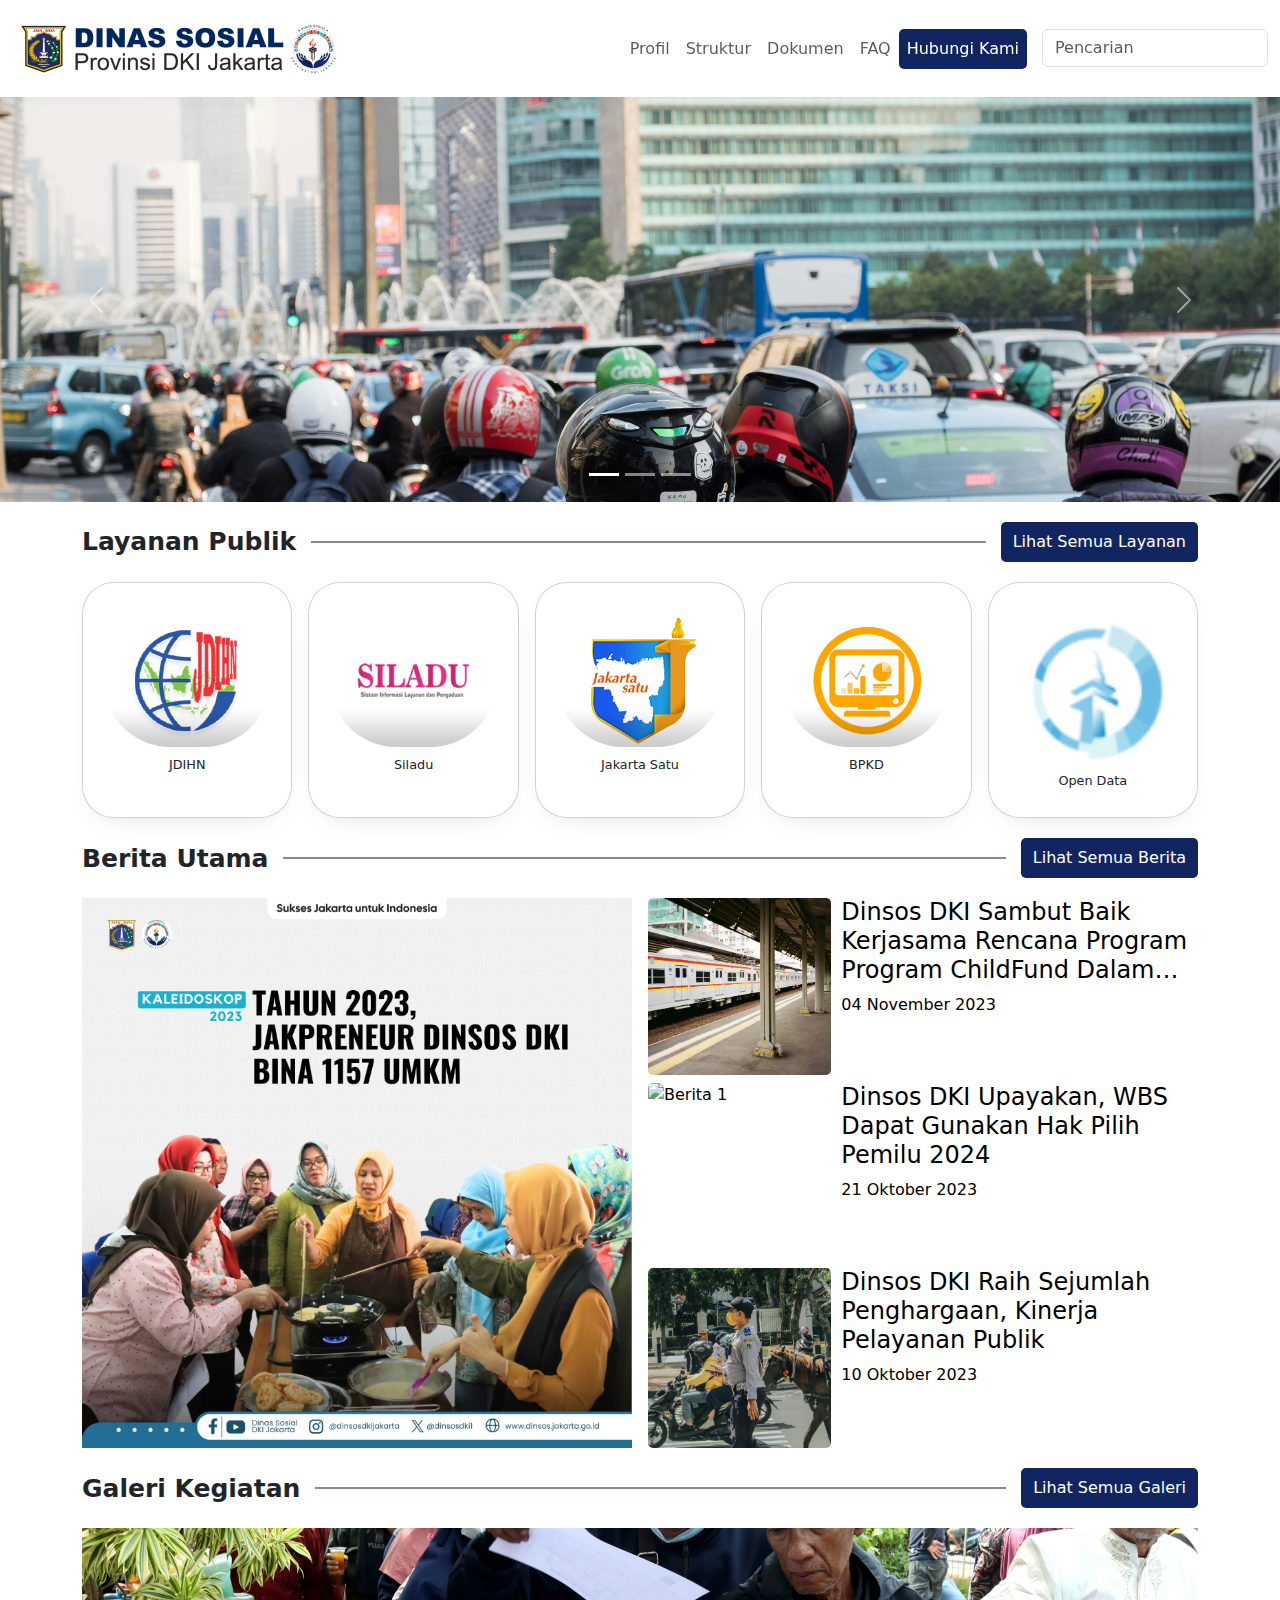
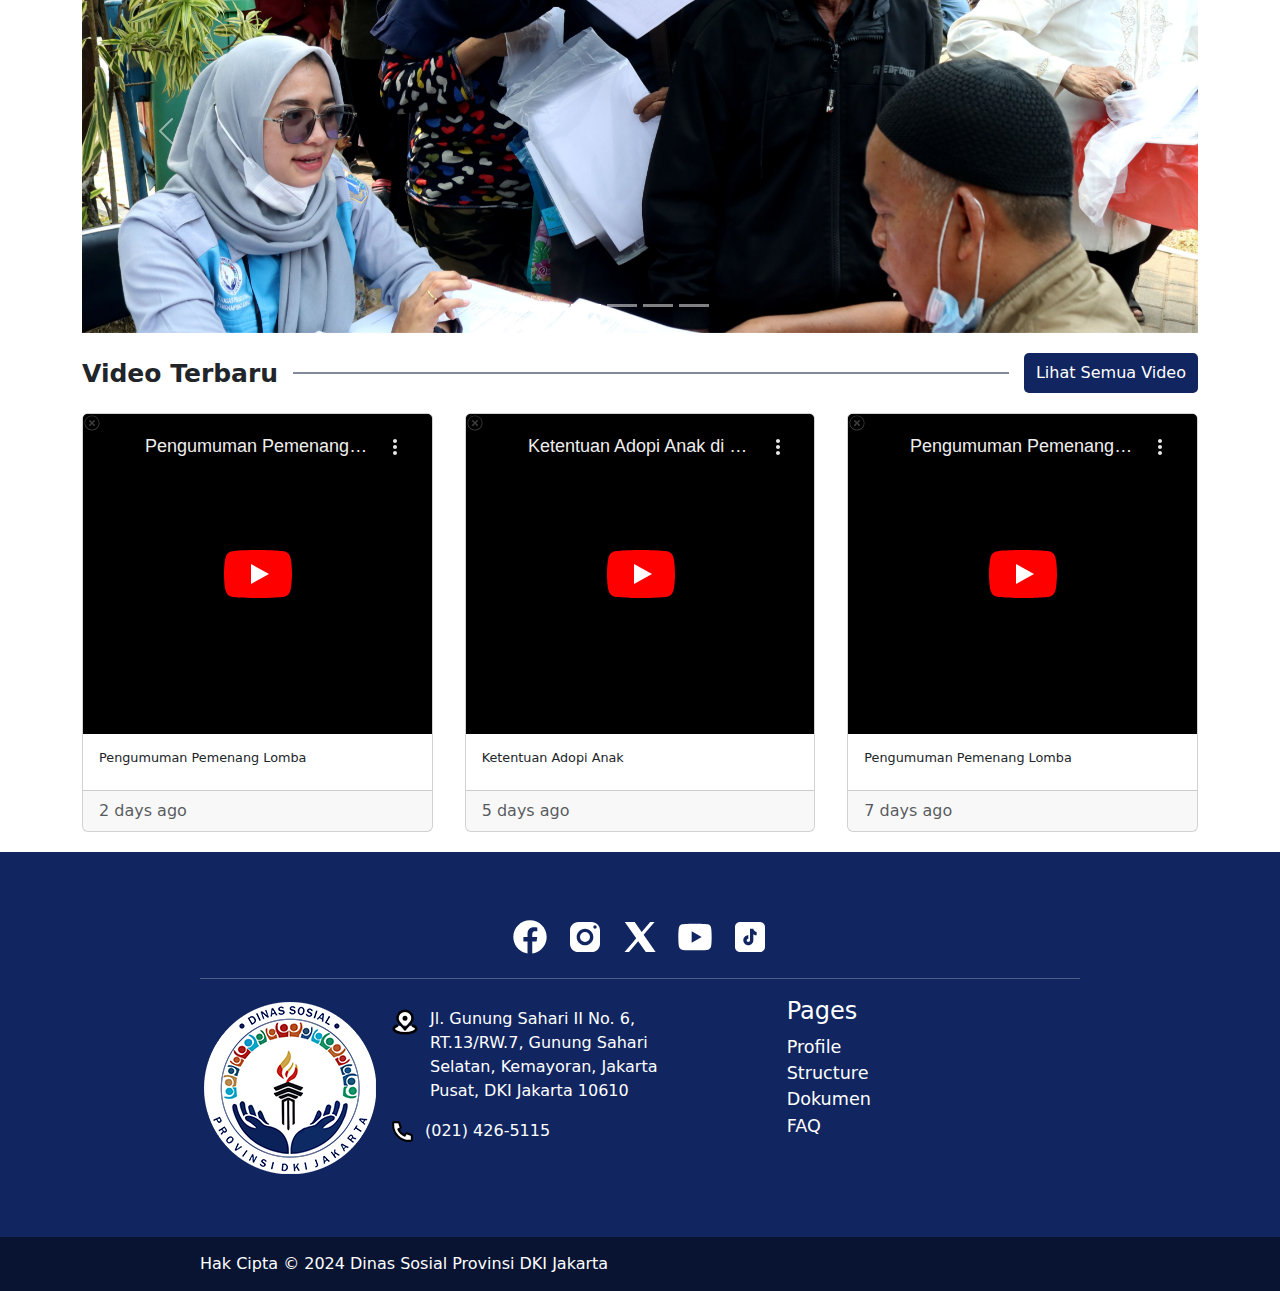
==== commit a851e415: "update" ====
--- a/index.html
+++ b/index.html
@@ -696,33 +696,20 @@
                             <button type="button" data-bs-target="#bottomCarousel" data-bs-slide-to="0" class="active" aria-current="true" aria-label="Slide 1"></button>
                             <button type="button" data-bs-target="#bottomCarousel" data-bs-slide-to="1" aria-label="Slide 2"></button>
                             <button type="button" data-bs-target="#bottomCarousel" data-bs-slide-to="2" aria-label="Slide 3"></button>
+                            <button type="button" data-bs-target="#bottomCarousel" data-bs-slide-to="3" aria-label="Slide 4"></button>
                         </div>
                         <div class="carousel-inner">
                             <div class="carousel-item active">
-                                <div style="display: grid; grid-template-columns: 1fr 1fr; gap: 1rem;">
-                                    <div class="card mb-3">
-                                        <img src="./files/jkt1.jpg" class="card-img-top" alt="...">
-                                        <div class="card-body">
-                                          <h5 class="card-title">Card title</h5>
-                                          <p class="card-text">This is a wider card with supporting text below as a natural lead-in to additional content. This content is a little bit longer.</p>
-                                          <p class="card-text"><small class="text-muted">Last updated 3 mins ago</small></p>
-                                        </div>
-                                      </div>
-                                      <div class="card mb-3">
-                                        <img src="./files/jkt4.jpg" class="card-img-top" alt="...">
-                                        <div class="card-body">
-                                          <h5 class="card-title">Card title</h5>
-                                          <p class="card-text">This is a wider card with supporting text below as a natural lead-in to additional content. This content is a little bit longer.</p>
-                                          <p class="card-text"><small class="text-muted">Last updated 3 mins ago</small></p>
-                                        </div>
-                                      </div>
-                                </div>
+                                <img src="./files/card1.jpg" class="d-block w-100" alt="First Slide">
                             </div>
                             <div class="carousel-item">
-                                <img src="./files/jkt2.jpg" class="d-block w-100" alt="Second Slide">
+                                <img src="./files/card2.jpg" class="d-block w-100" alt="Second Slide">
                             </div>
                             <div class="carousel-item">
-                                <img src="./files/jkt4.jpg" class="d-block w-100" alt="Third Slide">
+                                <img src="./files/card3.jpg" class="d-block w-100" alt="Second Slide">
+                            </div>
+                            <div class="carousel-item">
+                                <img src="./files/card4.jpg" class="d-block w-100" alt="Fourth Slide">
                             </div>
                         </div>
                         <button class="carousel-control-prev" type="button" data-bs-target="#bottomCarousel" data-bs-slide="prev">
